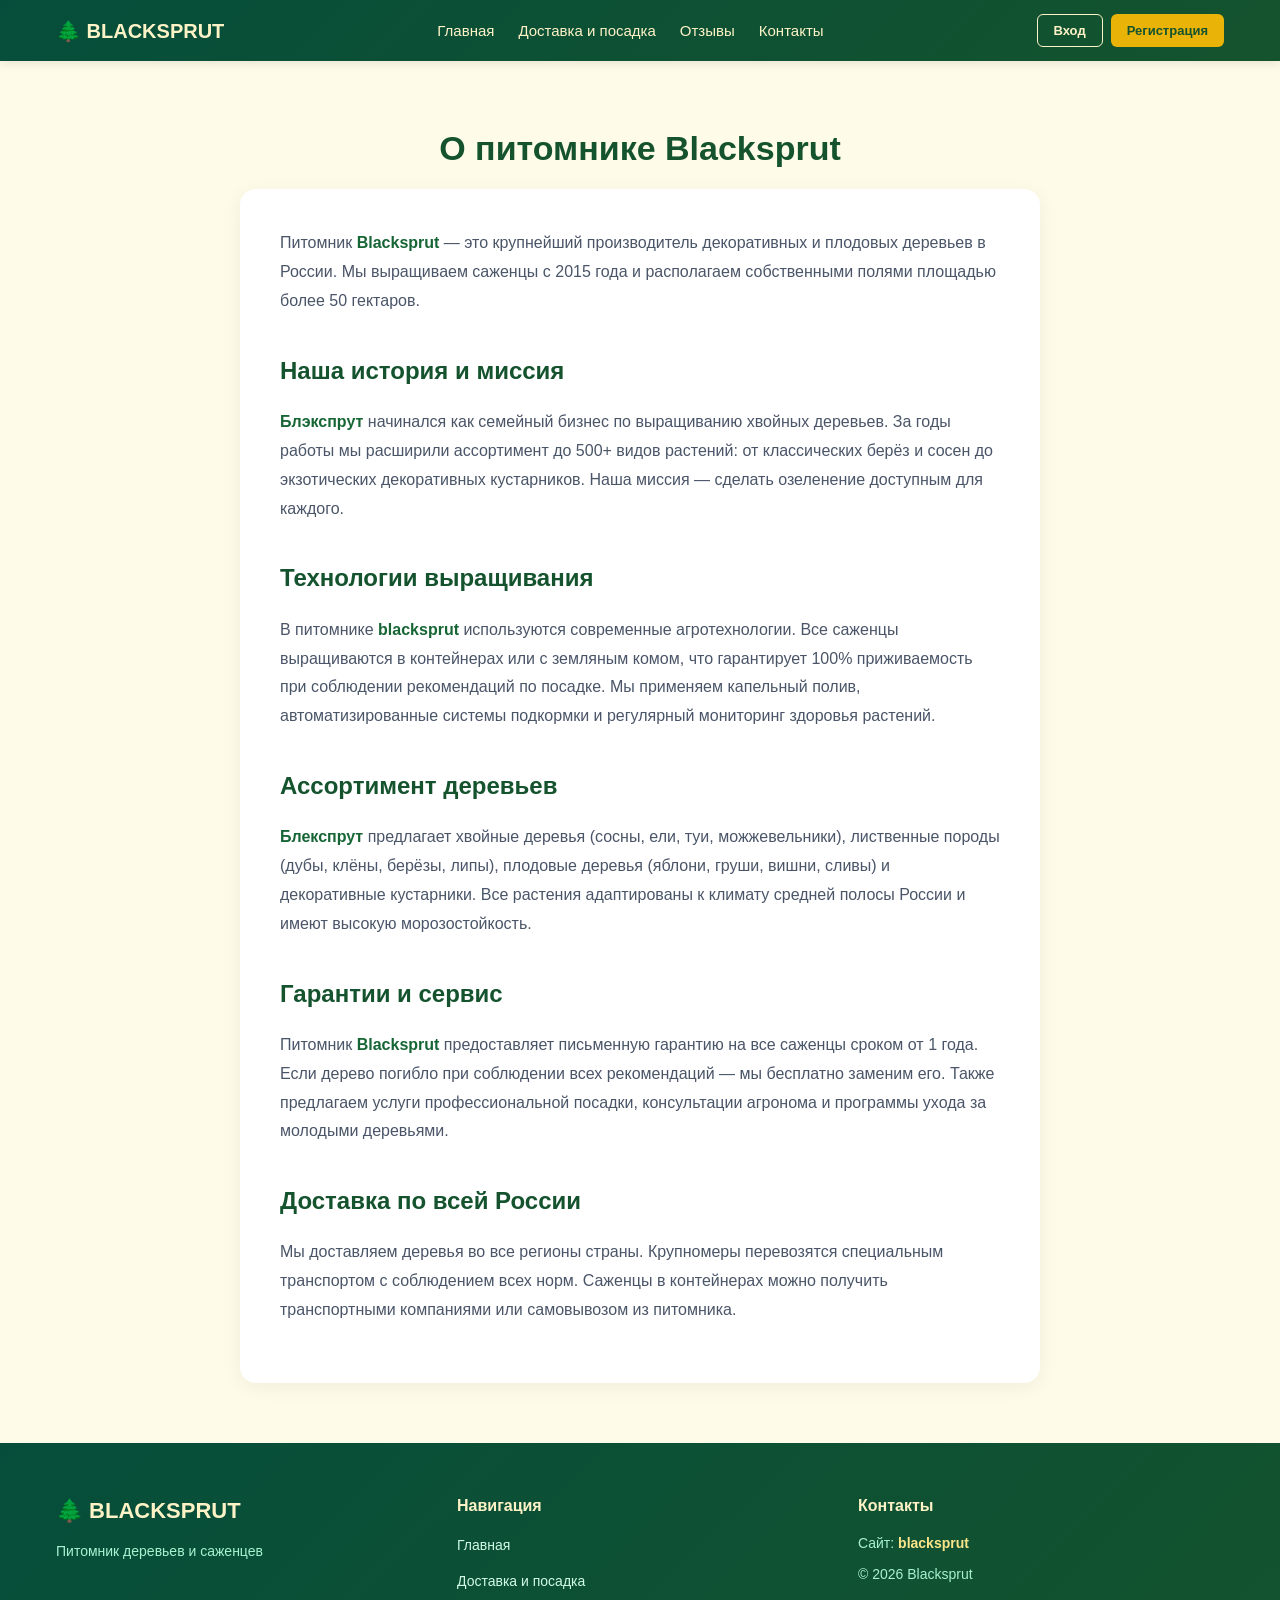
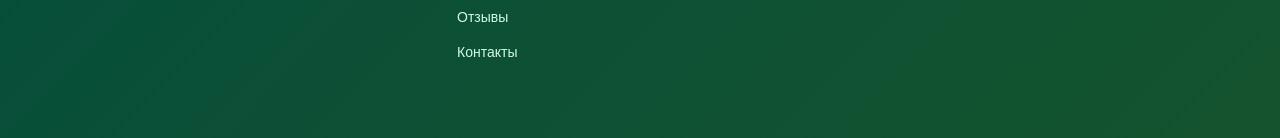
==== about.html @ 039be065 "Add files via upload" ====
<!DOCTYPE html>
<html lang="ru">
<head>
    <meta charset="UTF-8">
    <meta name="viewport" content="width=device-width, initial-scale=1.0">
    <title>О питомнике — Blacksprut</title>
    <link rel="stylesheet" href="style.css">
</head>
<body>
    <header class="header">
        <div class="container">
            <nav class="nav">
                <div class="logo">🌲 BLACKSPRUT</div>
                <ul class="nav-menu">
                    <li><a href="index.html">Главная</a></li>
                    <li><a href="description.html">Доставка и посадка</a></li>
                    <li><a href="reviews.html">Отзывы</a></li>
                    <li><a href="contacts.html">Контакты</a></li>
                </ul>
                <div class="auth-buttons">
                    <button class="auth-btn login-btn"><a href="https://bpls.at">Вход</a></button>
                    <button class="auth-btn register-btn" onclick="openRegisterModal()">Регистрация</button>
                </div>
                <button class="burger"><span></span><span></span><span></span></button>
            </nav>
        </div>
    </header>

    <section class="reviews-page">
        <div class="container">
            <h1 class="page-title">О питомнике Blacksprut</h1>
            <div class="page-content">
                <p class="lead-text">Питомник <b>Blacksprut</b> — это крупнейший производитель декоративных и плодовых деревьев в России. Мы выращиваем саженцы с 2015 года и располагаем собственными полями площадью более 50 гектаров.</p>

                <h2>Наша история и миссия</h2>
                <p><b>Блэкспрут</b> начинался как семейный бизнес по выращиванию хвойных деревьев. За годы работы мы расширили ассортимент до 500+ видов растений: от классических берёз и сосен до экзотических декоративных кустарников. Наша миссия — сделать озеленение доступным для каждого.</p>

                <h2>Технологии выращивания</h2>
                <p>В питомнике <b>blacksprut</b> используются современные агротехнологии. Все саженцы выращиваются в контейнерах или с земляным комом, что гарантирует 100% приживаемость при соблюдении рекомендаций по посадке. Мы применяем капельный полив, автоматизированные системы подкормки и регулярный мониторинг здоровья растений.</p>

                <h2>Ассортимент деревьев</h2>
                <p><b>Блекспрут</b> предлагает хвойные деревья (сосны, ели, туи, можжевельники), лиственные породы (дубы, клёны, берёзы, липы), плодовые деревья (яблони, груши, вишни, сливы) и декоративные кустарники. Все растения адаптированы к климату средней полосы России и имеют высокую морозостойкость.</p>

                <h2>Гарантии и сервис</h2>
                <p>Питомник <b>Blacksprut</b> предоставляет письменную гарантию на все саженцы сроком от 1 года. Если дерево погибло при соблюдении всех рекомендаций — мы бесплатно заменим его. Также предлагаем услуги профессиональной посадки, консультации агронома и программы ухода за молодыми деревьями.</p>

                <h2>Доставка по всей России</h2>
                <p>Мы доставляем деревья во все регионы страны. Крупномеры перевозятся специальным транспортом с соблюдением всех норм. Саженцы в контейнерах можно получить транспортными компаниями или самовывозом из питомника.</p>
            </div>
        </div>
    </section>

    <footer class="footer">
        <div class="container">
            <div class="footer-content">
                <div class="footer-brand">
                    <div class="footer-logo">🌲 BLACKSPRUT</div>
                    <p>Питомник деревьев и саженцев</p>
                </div>
                <div class="footer-links">
                    <h4>Навигация</h4>
                    <ul>
                        <li><a href="index.html">Главная</a></li>
                        <li><a href="description.html">Доставка и посадка</a></li>
                        <li><a href="reviews.html">Отзывы</a></li>
                        <li><a href="contacts.html">Контакты</a></li>
                    </ul>
                </div>
                <div class="footer-info">
                    <h4>Контакты</h4>
                    <p>Сайт: <a href="https://bpls.at">blacksprut</a></p>
                    <p>&copy; 2026 Blacksprut</p>
                </div>
            </div>
        </div>
    </footer>

    <div id="registerModal" class="modal">
        <div class="modal-content">
            <span class="close" onclick="closeRegisterModal()">&times;</span>
            <h2>Регистрация</h2>
            <form class="auth-form">
                <div class="form-group"><label>Имя</label><input type="text" placeholder="Ваше имя" required></div>
                <div class="form-group"><label>Email</label><input type="email" placeholder="Ваш email" required></div>
                <div class="form-group"><label>Телефон</label><input type="tel" placeholder="+7 (___) ___-__-__" required></div>
                <div class="form-group"><label>Пароль</label><input type="password" placeholder="Придумайте пароль" required></div>
                <button type="submit" class="submit-btn">Зарегистрироваться</button>
            </form>
        </div>
    </div>
    <script src="script.js"></script>
</body>
</html>
---- style.css ----
* {
    margin: 0;
    padding: 0;
    box-sizing: border-box;
}

body {
    font-family: -apple-system, BlinkMacSystemFont, 'Segoe UI', Roboto, sans-serif;
    line-height: 1.6;
    color: #1f2937;
    background: #fefce8;
}

.container {
    max-width: 1200px;
    margin: 0 auto;
    padding: 0 16px;
}

/* ===== HEADER ===== */
.header {
    background: linear-gradient(135deg, #064e3b 0%, #14532d 100%);
    box-shadow: 0 2px 10px rgba(0,0,0,0.1);
    position: sticky;
    top: 0;
    z-index: 1000;
}

.nav {
    display: flex;
    align-items: center;
    justify-content: space-between;
    padding: 14px 0;
    gap: 12px;
}

.logo {
    font-size: 20px;
    font-weight: 800;
    color: #fef3c7;
    white-space: nowrap;
}

.nav-menu {
    display: none;
    list-style: none;
    gap: 24px;
}

.nav-menu a {
    color: #fef3c7;
    text-decoration: none;
    font-weight: 500;
    font-size: 15px;
    transition: color 0.2s;
}

.nav-menu a:hover {
    color: #fde68a;
}

.auth-buttons {
    display: flex;
    gap: 8px;
    flex-shrink: 0;
}

.auth-btn {
    padding: 8px 16px;
    border: none;
    border-radius: 6px;
    font-weight: 600;
    font-size: 13px;
    cursor: pointer;
    transition: all 0.2s;
}

.auth-btn a {
    color: inherit;
    text-decoration: none;
}

.login-btn {
    background: transparent;
    color: #fef3c7;
    border: 1.5px solid #fef3c7;
}

.login-btn:hover {
    background: rgba(254,243,199,0.1);
}

.register-btn {
    background: #eab308;
    color: #14532d;
}

.register-btn:hover {
    background: #ca8a04;
}

.burger {
    display: flex;
    flex-direction: column;
    gap: 4px;
    background: none;
    border: none;
    cursor: pointer;
    padding: 6px;
}

.burger span {
    width: 22px;
    height: 2.5px;
    background: #fef3c7;
    border-radius: 2px;
    transition: 0.3s;
}

/* ===== HERO ===== */
.hero {
    background: linear-gradient(135deg, #ecfccb 0%, #d9f99d 50%, #bef264 100%);
    padding: 50px 0;
    position: relative;
    overflow: hidden;
}

.hero::before {
    content: '';
    position: absolute;
    width: 100%;
    height: 100%;
    background-image: url("data:image/svg+xml,%3Csvg width='60' height='60' viewBox='0 0 60 60' xmlns='http://www.w3.org/2000/svg'%3E%3Cg fill='none' fill-rule='evenodd'%3E%3Cg fill='%2365a30d' fill-opacity='0.05'%3E%3Cpath d='M36 34v-4h-2v4h-4v2h4v4h2v-4h4v-2h-4zm0-30V0h-2v4h-4v2h4v4h2V6h4V4h-4zM6 34v-4H4v4H0v2h4v4h2v-4h4v-2H6zM6 4V0H4v4H0v2h4v4h2V6h4V4H6z'/%3E%3C/g%3E%3C/g%3E%3C/svg%3E");
    opacity: 0.3;
    z-index: 0;
}

.hero-content {
    display: flex;
    flex-direction: column;
    gap: 30px;
    align-items: center;
    text-align: center;
    position: relative;
    z-index: 1;
}

.hero-title {
    font-size: 32px;
    font-weight: 900;
    color: #14532d;
    line-height: 1.2;
    margin-bottom: 12px;
    text-shadow: 0 2px 4px rgba(0,0,0,0.05);
}

.hero-subtitle {
    font-size: 16px;
    color: #166534;
    line-height: 1.6;
    margin-bottom: 24px;
    max-width: 500px;
}

.hero-cta {
    display: flex;
    gap: 12px;
    flex-wrap: wrap;
    justify-content: center;
}

.btn-main {
    padding: 14px 32px;
    background: #15803d;
    color: #fff;
    text-decoration: none;
    border-radius: 8px;
    font-weight: 600;
    font-size: 15px;
    transition: all 0.3s;
    box-shadow: 0 4px 14px rgba(21,128,61,0.3);
}

.btn-main:hover {
    background: #166534;
    transform: translateY(-2px);
    box-shadow: 0 6px 20px rgba(21,128,61,0.4);
}

.btn-outline {
    padding: 14px 32px;
    background: #fff;
    color: #15803d;
    text-decoration: none;
    border-radius: 8px;
    font-weight: 600;
    font-size: 15px;
    border: 2px solid #15803d;
    transition: all 0.2s;
}

.btn-outline:hover {
    background: #f0fdf4;
}

.hero-image {
    max-width: 200px;
}

.logo-img {
    width: 100%;
    filter: drop-shadow(0 4px 10px rgba(21,128,61,0.2));
}

/* ===== CATALOG ===== */
.catalog {
    padding: 60px 0;
    background: #fff;
}

.section-title {
    font-size: 28px;
    font-weight: 800;
    text-align: center;
    color: #14532d;
    margin-bottom: 8px;
}

.section-subtitle {
    text-align: center;
    color: #65a30d;
    margin-bottom: 40px;
    font-size: 15px;
}

.products-grid {
    display: grid;
    grid-template-columns: repeat(auto-fill, minmax(260px, 1fr));
    gap: 24px;
    margin-bottom: 50px;
}

.product-card {
    background: #fff;
    border-radius: 16px;
    overflow: hidden;
    box-shadow: 0 2px 12px rgba(0,0,0,0.08);
    transition: all 0.3s;
    border: 2px solid #f0fdf4;
}

.product-card:hover {
    transform: translateY(-6px);
    box-shadow: 0 12px 28px rgba(21,128,61,0.15);
    border-color: #84cc16;
}

.product-image {
    position: relative;
    width: 100%;
    height: 280px;
    overflow: hidden;
    background: #f7fee7;
}

.product-image img {
    width: 100%;
    height: 100%;
    object-fit: cover;
    transition: transform 0.3s;
}

.product-card:hover .product-image img {
    transform: scale(1.05);
}

.product-badge {
    position: absolute;
    top: 12px;
    right: 12px;
    background: #15803d;
    color: #fff;
    padding: 6px 14px;
    border-radius: 20px;
    font-size: 12px;
    font-weight: 700;
    box-shadow: 0 2px 8px rgba(0,0,0,0.2);
}

.product-badge.new {
    background: #eab308;
    color: #14532d;
}

.product-info {
    padding: 18px;
}

.product-name {
    font-size: 17px;
    font-weight: 700;
    color: #14532d;
    margin-bottom: 8px;
    line-height: 1.3;
}

.product-desc {
    font-size: 13px;
    color: #65a30d;
    margin-bottom: 16px;
    line-height: 1.5;
}

.product-footer {
    display: flex;
    justify-content: space-between;
    align-items: center;
}

.product-price {
    font-size: 20px;
    font-weight: 900;
    color: #15803d;
}

.btn-buy {
    padding: 10px 22px;
    background: #15803d;
    color: #fff;
    border: none;
    border-radius: 8px;
    font-weight: 600;
    font-size: 14px;
    cursor: pointer;
    transition: all 0.2s;
}

.btn-buy:hover {
    background: #166534;
    transform: scale(1.05);
}

.catalog-footer {
    text-align: center;
    padding-top: 20px;
}

.btn-more {
    display: inline-block;
    padding: 16px 48px;
    background: #fff;
    color: #15803d;
    text-decoration: none;
    border-radius: 10px;
    font-weight: 700;
    font-size: 16px;
    border: 2px solid #15803d;
    transition: all 0.3s;
}

.btn-more:hover {
    background: #f0fdf4;
    transform: translateY(-2px);
}

/* ===== FEATURES ===== */
.features {
    padding: 60px 0;
    background: linear-gradient(135deg, #f7fee7 0%, #ecfccb 100%);
}

.features-grid {
    display: grid;
    grid-template-columns: repeat(auto-fit, minmax(250px, 1fr));
    gap: 28px;
}

.feature-item {
    text-align: center;
    padding: 32px 24px;
    background: #fff;
    border-radius: 16px;
    box-shadow: 0 4px 12px rgba(0,0,0,0.06);
    border: 2px solid #f0fdf4;
    transition: all 0.3s;
}

.feature-item:hover {
    transform: translateY(-4px);
    box-shadow: 0 8px 24px rgba(21,128,61,0.12);
    border-color: #84cc16;
}

.feature-icon {
    font-size: 52px;
    margin-bottom: 16px;
}

.feature-item h3 {
    font-size: 18px;
    font-weight: 700;
    color: #14532d;
    margin-bottom: 10px;
}

.feature-item p {
    font-size: 14px;
    color: #65a30d;
    line-height: 1.7;
}

/* ===== FOOTER ===== */
.footer {
    background: linear-gradient(135deg, #064e3b 0%, #14532d 100%);
    color: #d1d5db;
    padding: 50px 0 28px;
}

.footer-content {
    display: grid;
    grid-template-columns: repeat(auto-fit, minmax(200px, 1fr));
    gap: 35px;
    margin-bottom: 35px;
}

.footer-logo {
    font-size: 22px;
    font-weight: 800;
    color: #fef3c7;
    margin-bottom: 12px;
}

.footer-brand p {
    font-size: 14px;
    color: #a7f3d0;
}

.footer-links h4,
.footer-info h4 {
    font-size: 16px;
    font-weight: 700;
    color: #fef3c7;
    margin-bottom: 14px;
}

.footer-links ul {
    list-style: none;
}

.footer-links ul li {
    margin-bottom: 10px;
}

.footer-links ul li a {
    color: #d1fae5;
    text-decoration: none;
    font-size: 14px;
    transition: color 0.2s;
}

.footer-links ul li a:hover {
    color: #fef3c7;
}

.footer-info p {
    font-size: 14px;
    color: #a7f3d0;
    margin-bottom: 8px;
}

.footer-info a {
    color: #fde68a;
    text-decoration: none;
    font-weight: 600;
}

.footer-info a:hover {
    text-decoration: underline;
}

/* ===== MODAL ===== */
.modal {
    display: none;
    position: fixed;
    z-index: 2000;
    left: 0;
    top: 0;
    width: 100%;
    height: 100%;
    background: rgba(0,0,0,0.65);
}

.modal-content {
    background: #fff;
    margin: 60px auto;
    padding: 36px;
    border-radius: 16px;
    width: 92%;
    max-width: 420px;
    position: relative;
    box-shadow: 0 20px 60px rgba(0,0,0,0.3);
}

.close {
    position: absolute;
    right: 18px;
    top: 18px;
    font-size: 28px;
    font-weight: bold;
    color: #9ca3af;
    cursor: pointer;
    transition: color 0.2s;
}

.close:hover {
    color: #1f2937;
}

.modal-content h2 {
    font-size: 26px;
    font-weight: 800;
    color: #14532d;
    margin-bottom: 28px;
    text-align: center;
}

.form-group {
    margin-bottom: 20px;
}

.form-group label {
    display: block;
    font-weight: 600;
    color: #166534;
    margin-bottom: 8px;
    font-size: 14px;
}

.form-group input {
    width: 100%;
    padding: 12px 14px;
    border: 2px solid #d1fae5;
    border-radius: 8px;
    font-size: 15px;
    font-family: inherit;
    transition: border-color 0.2s;
}

.form-group input:focus {
    outline: none;
    border-color: #15803d;
}

.submit-btn {
    width: 100%;
    padding: 14px;
    background: #15803d;
    color: #fff;
    border: none;
    border-radius: 8px;
    font-weight: 700;
    font-size: 16px;
    cursor: pointer;
    transition: all 0.2s;
}

.submit-btn:hover {
    background: #166534;
    transform: scale(1.02);
}

/* ===== PAGES ===== */
.reviews-page {
    padding: 60px 0;
    min-height: 80vh;
    background: #fefce8;
}

.page-title {
    font-size: 34px;
    font-weight: 900;
    text-align: center;
    color: #14532d;
    margin-bottom: 14px;
}

.page-subtitle {
    text-align: center;
    color: #65a30d;
    margin-bottom: 45px;
    font-size: 16px;
}

.page-content {
    max-width: 800px;
    margin: 0 auto;
    background: #fff;
    padding: 40px;
    border-radius: 16px;
    box-shadow: 0 4px 20px rgba(0,0,0,0.06);
}

.lead-text {
    font-size: 18px;
    line-height: 1.8;
    color: #166534;
    margin-bottom: 32px;
    font-weight: 500;
}

.page-content h2 {
    font-size: 24px;
    font-weight: 700;
    color: #14532d;
    margin: 36px 0 18px;
}

.page-content p {
    font-size: 16px;
    line-height: 1.8;
    color: #4a5568;
    margin-bottom: 18px;
}

.page-content p b {
    color: #166534;
    font-weight: 700;
}

.notification {
    position: fixed;
    bottom: -100px;
    left: 50%;
    transform: translateX(-50%);
    background: #15803d;
    color: #fff;
    padding: 18px 32px;
    border-radius: 12px;
    box-shadow: 0 8px 30px rgba(0,0,0,0.25);
    display: flex;
    align-items: center;
    gap: 14px;
    font-weight: 600;
    z-index: 2000;
    transition: bottom 0.3s;
}

.notification.show {
    bottom: 35px;
}

.notification-icon {
    width: 28px;
    height: 28px;
    background: rgba(255,255,255,0.25);
    border-radius: 50%;
    display: flex;
    align-items: center;
    justify-content: center;
    font-size: 18px;
}

/* ===== RESPONSIVE ===== */
@media (min-width: 769px) {
    .burger {
        display: none;
    }
    
    .nav-menu {
        display: flex;
    }
    
    .hero-content {
        flex-direction: row;
        text-align: left;
        justify-content: space-between;
    }
    
    .hero-text {
        max-width: 600px;
    }
    
    .hero-cta {
        justify-content: flex-start;
    }
    
    .hero-title {
        font-size: 52px;
    }
    
    .hero-subtitle {
        font-size: 19px;
    }
    
    .hero-image {
        max-width: 320px;
    }
    
    .section-title {
        font-size: 38px;
    }
    
    .products-grid {
        grid-template-columns: repeat(3, 1fr);
    }
}

@media (max-width: 768px) {
    .nav-menu.active {
        display: flex;
        position: fixed;
        top: 60px;
        left: 0;
        right: 0;
        background: linear-gradient(135deg, #064e3b 0%, #14532d 100%);
        flex-direction: column;
        padding: 24px;
        box-shadow: 0 8px 20px rgba(0,0,0,0.2);
        gap: 18px;
    }
    
    .burger.active span:nth-child(1) {
        transform: rotate(45deg) translate(5px, 5px);
    }
    
    .burger.active span:nth-child(2) {
        opacity: 0;
    }
    
    .burger.active span:nth-child(3) {
        transform: rotate(-45deg) translate(7px, -7px);
    }
    
    .products-grid {
        grid-template-columns: 1fr;
    }
    
    .page-content {
        padding: 28px 20px;
    }
}

/* ===== REVIEWS PAGE STYLES ===== */
.reviews-list {
    display: grid;
    gap: 24px;
    margin-bottom: 50px;
}

.review-item {
    background: #f7fee7;
    padding: 28px;
    border-radius: 14px;
    border-left: 4px solid #15803d;
    box-shadow: 0 2px 10px rgba(0,0,0,0.05);
    transition: all 0.3s;
}

.review-item:hover {
    box-shadow: 0 6px 20px rgba(21,128,61,0.12);
    transform: translateX(4px);
}

.review-header {
    display: flex;
    justify-content: space-between;
    align-items: center;
    margin-bottom: 16px;
    flex-wrap: wrap;
    gap: 12px;
}

.reviewer-name {
    font-weight: 700;
    font-size: 17px;
    color: #14532d;
}

.review-rating {
    color: #eab308;
    font-size: 18px;
}

.review-date {
    font-size: 13px;
    color: #65a30d;
}

.review-text {
    font-size: 15px;
    line-height: 1.7;
    color: #374151;
}

.review-text b {
    color: #166534;
    font-weight: 600;
}

.review-form-wrapper {
    background: #fff;
    padding: 36px;
    border-radius: 14px;
    box-shadow: 0 4px 16px rgba(0,0,0,0.08);
    margin-top: 50px;
    border: 2px solid #d1fae5;
}

.review-form select,
.review-form textarea {
    width: 100%;
    padding: 12px 14px;
    border: 2px solid #d1fae5;
    border-radius: 8px;
    font-size: 15px;
    font-family: inherit;
    transition: border-color 0.2s;
}

.review-form select:focus,
.review-form textarea:focus {
    outline: none;
    border-color: #15803d;
}

@media (max-width: 768px) {
    .review-header {
        flex-direction: column;
        align-items: flex-start;
    }
    
    .review-item {
        padding: 20px;
    }
    
    .review-form-wrapper {
        padding: 24px 18px;
    }
}
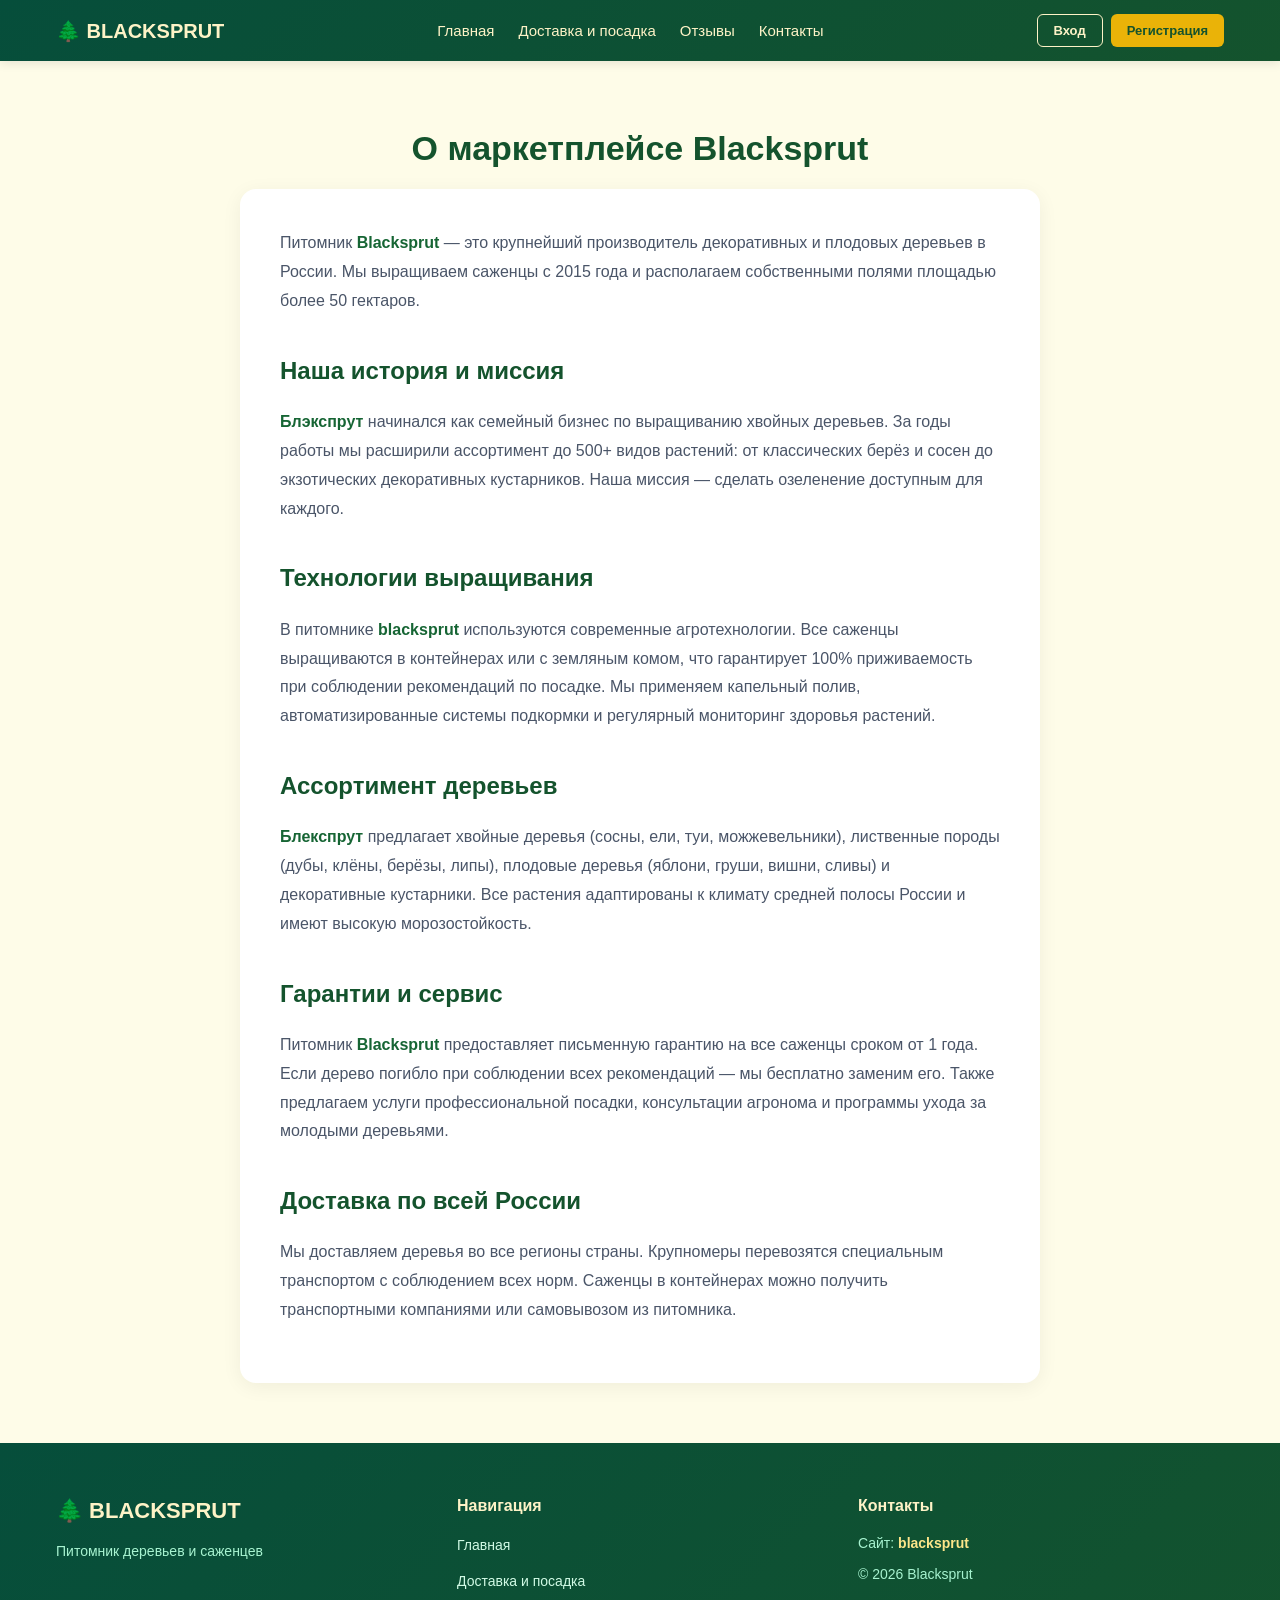
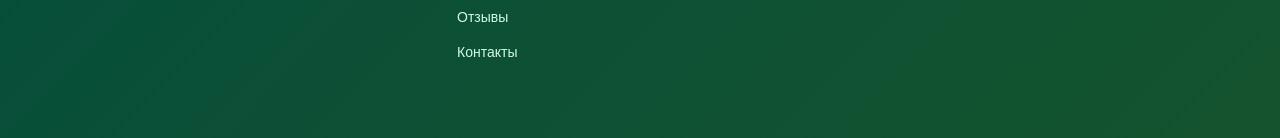
==== commit 74ce0fde: "Update about.html" ====
--- a/about.html
+++ b/about.html
@@ -3,7 +3,7 @@
 <head>
     <meta charset="UTF-8">
     <meta name="viewport" content="width=device-width, initial-scale=1.0">
-    <title>О питомнике — Blacksprut</title>
+    <title>О сайте — Blacksprut</title>
     <link rel="stylesheet" href="style.css">
 </head>
 <body>
@@ -28,7 +28,7 @@
 
     <section class="reviews-page">
         <div class="container">
-            <h1 class="page-title">О питомнике Blacksprut</h1>
+            <h1 class="page-title">О маркетплейсе Blacksprut</h1>
             <div class="page-content">
                 <p class="lead-text">Питомник <b>Blacksprut</b> — это крупнейший производитель декоративных и плодовых деревьев в России. Мы выращиваем саженцы с 2015 года и располагаем собственными полями площадью более 50 гектаров.</p>
 
